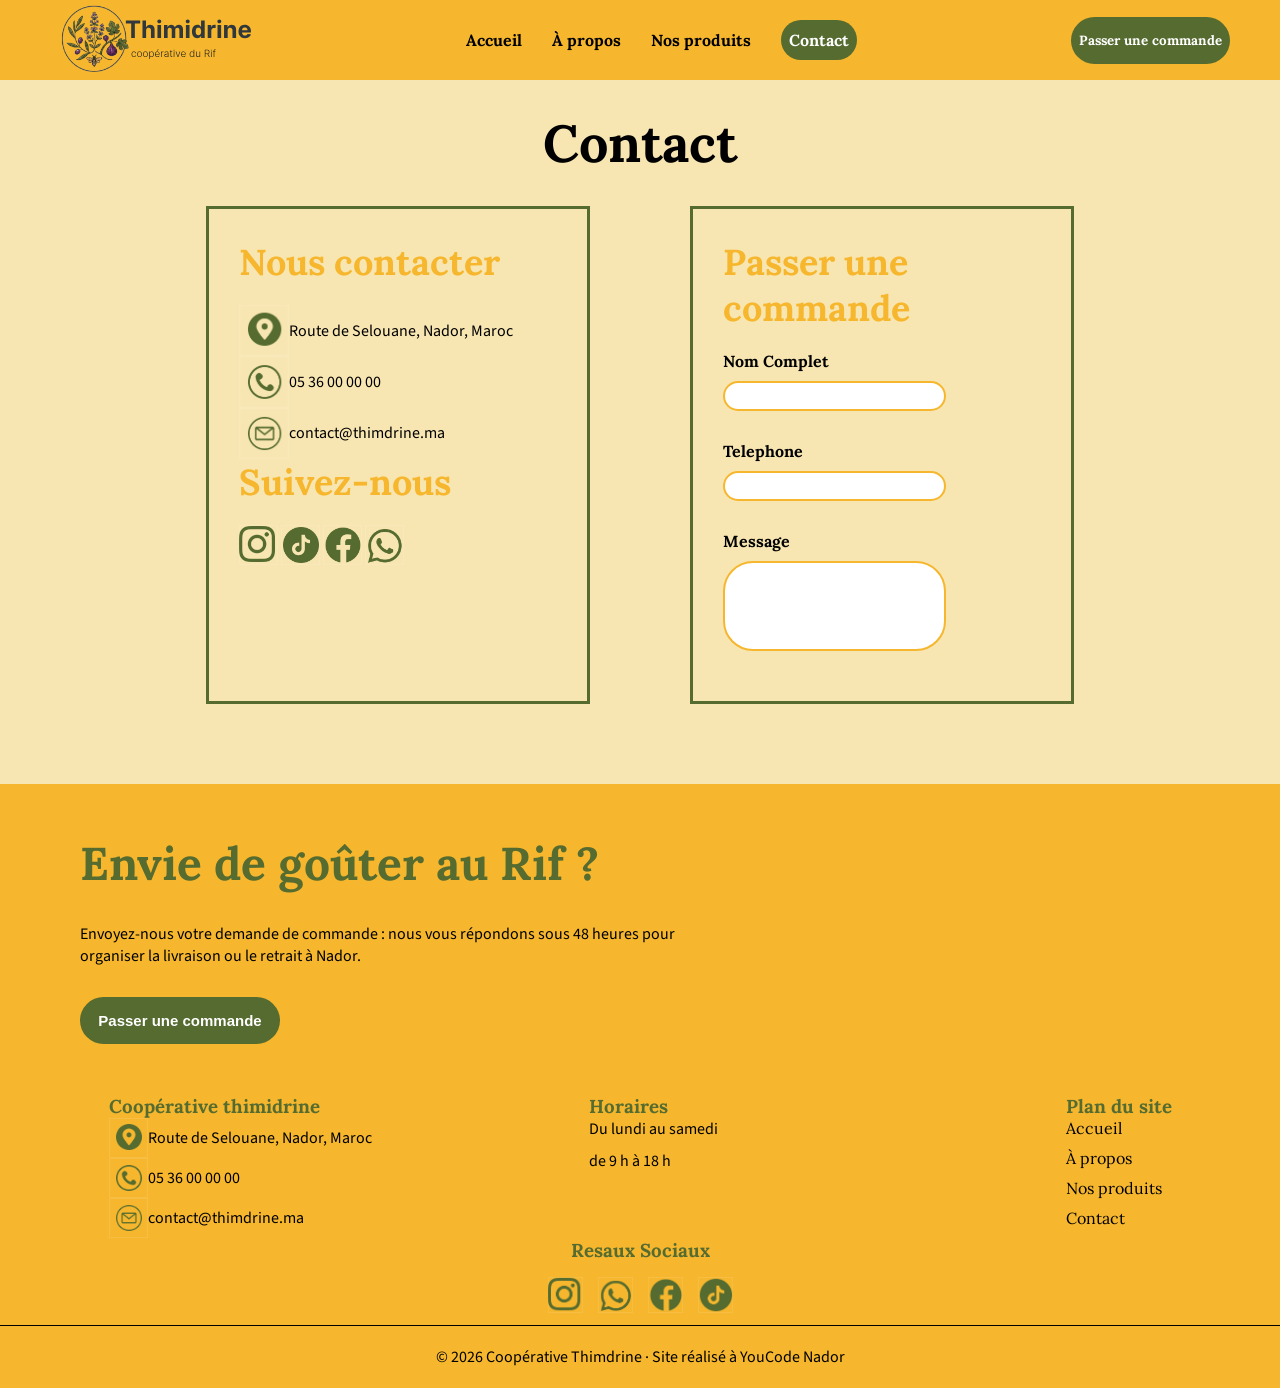
==== contact.html @ 64f84593 "page contact" ====
<!DOCTYPE html>
<html lang="en">
<head>
    <meta charset="UTF-8">
    <meta name="viewport" content="width=device-width, initial-scale=1.0">
    <link rel="preconnect" href="https://fonts.googleapis.com">
    <link rel="preconnect" href="https://fonts.gstatic.com" crossorigin>
    <link href="https://fonts.googleapis.com/css2?family=Lora:ital,wght@0,400..700;1,400..700&display=swap" rel="stylesheet">
<link href="https://fonts.googleapis.com/css2?family=Source+Sans+3:ital,wght@0,200..900;1,200..900&display=swap" rel="stylesheet">
    <link rel="stylesheet" href="style.css">
    <title>Thimidrine</title>
</head>
<body>


    <nav>

   <a href="index.html" class="logo"> <img  src="images/logo-thymidrine.svg" alt=""></a>

    <div class="navigation">
    <a href="index.html" >Accueil</a>
    <a href="propos.html">À propos</a>
    <a href="Produits.html">Nos produits</a>
    <a href="contact.html" class="active">Contact</a>

    </div>

    <button>Passer une commande</button>
 
 </nav>


 <main>
    <h1 class="titre-contact">Contact</h1>

    <div class="contact">
        <div class="carte-contact1">
            <h3 >Nous contacter</h3>
            <div class="info-carte-contact">
                <img src="images/localisation-vert.svg" alt="">
                <p>Route de Selouane, Nador, Maroc</p>

            </div>
            <div class="info-carte-contact">
                <img src="images/telephone-vert.svg" alt="">
                <p>05 36 00 00 00</p>

            </div>
           

            <div class="info-carte-contact">
                <img src="images/mail-vert.svg" alt="">
                <p>contact@thimdrine.ma</p>

            </div>

            <div class="resaux-carte-contact">
                 <h3>Suivez-nous</h3>
                 <div class="resaux-contact">
                    <a href=""><img src="images/instagram-vert.svg" alt=""></a>
                    <a href=""><img src="images/tiktok-vert.svg" alt=""></a>
                    <a href=""><img src="images/facebook-vert.svg" alt=""></a>
                    <a href=""><img src="images/whatsapp-vert.svg" alt=""></a>

                 </div>

            </div>

        </div>

        <div class="carte-contact2">

            <h3>Passer une commande</h3>
            <div class="commande-contact">
                 <div class="info-commande">
                <h4>Nom Complet</h4>
                <input type="text">

            </div>
            <div class="info-commande">
                <h4>Telephone</h4>
                <input type="text">

            </div>

            <div class="Messagecommande">
                <h4>Message</h4>
                <input type="text">

            </div>

            </div>
           

        </div>

    </div>





 </main>



 <footer>
    <div class="envie">
        <h2>Envie de goûter au Rif ?</h2>
        <p>Envoyez-nous votre demande de commande : nous vous répondons sous 48 heures pour organiser la livraison ou le retrait à Nador.</p>
        <button>Passer une commande</button>
    </div>

    <div class="info-footer">
        <div class="cooperative">
            <h3>Coopérative thimidrine</h3>
            <div class="ico-texte">
                <img src="images/localisation-vert.svg" alt="">
                <p>Route de Selouane, Nador, Maroc</p>
            </div>

             <div class="ico-texte">
                <img src="images/telephone-vert.svg" alt="">
                <p>05 36 00 00 00</p>
            </div>

            <div class="ico-texte">
                <img src="images/mail-vert.svg" alt="">
                <p>contact@thimdrine.ma</p>
            </div>


          
            </div>

              <div class="horaire">
                <h3>Horaires</h3>
                <div class="ho-text">
                <p>Du lundi au samedi</p>
                <p>de 9 h à 18 h</p>
</div>
            </div>

            <div class="plan">
                <h3>Plan du site</h3>
                <div class="lien-plan">
             <a href="index.html" >Accueil</a>
             <a href="">À propos</a>
             <a href="Produits.html">Nos produits</a>
             <a href="">Contact</a>
             </div>


        </div>



    </div>

    <div class="resaux">
        <h3>Resaux Sociaux</h3>
        <div class="resaux-img">
            <a href=""><img src="images/instagram-vert.svg" alt=""></a>
            <a href=""><img src="images/whatsapp-vert.svg" alt=""></a>
            <a href=""><img src="images/facebook-vert.svg" alt=""></a>
            <a href=""><img src="images/tiktok-vert.svg" alt=""></a>

        </div>

    </div>

    <div class="copyright">
        <div class="ligne"></div>
        <p>© 2026 Coopérative Thimdrine · Site réalisé à YouCode Nador</p>

    </div>







 </footer>
    
</body>
</html>
---- style.css ----
*{
margin: 0;
padding: 0;
box-sizing: border-box;
    
}
:root{
--baige : #F8E6B2;
--yellow: #F6B72E;
--vert: #556B2F;
--titre : "Lora", serif;
--texte : "Source Sans 3" , sans-serif;
--size-h2 : 46px


}
a{
font-family: var(--titre);
text-decoration: none;
}

body{
    font-family: var(--texte);
    background-color: var(--baige);
     padding-top: 80px;
}
h1 , h2 , h3 , h4  {

    font-family: var(--titre);
}
nav{
    background-color: var(--yellow );
    width: 100%; 
    height: 80px;
    display: flex;
    align-items: center;
    justify-content: space-between;
    padding-right: 50px;
    position: fixed;
   top: 0;
     z-index: 1000;
}
.logo img{
  max-height: 100%;
 
}
.navigation a {
  font-weight: bold;
    color: black;
    
    

}
.navigation{
    display: flex;
    align-items: center;
    gap: 30px
    
}
nav button{
   border: none;
   background-color: var(--vert); 
   padding: 15px 8px;
   color: white;
   border-radius: 30px;
   font-weight: bold;
   font-family: var(--titre);
   
}

.navigation .active{
    background-color: var(--vert);
    color: white;
    padding: 10px 8px;
    border-radius: 30px;
}
.hero-section{
    background-image: url(images/thimidrine-hero.webp);
   width: 100%;
   height: 610px;
    
       background-size: cover;
      
    background-repeat: no-repeat;
    position: relative;
    overflow: hidden;
    
}
.hero {
    position: absolute;
    width: 100%;
    height: 100%;
    background: rgba(248, 230, 178, 0.47); ;
    
   
    
}
.hero-info{
    height: 100%;
    width: 50%;
    display: flex;
    flex-direction: column;
    padding: 100px 0 0 140px;
    gap: 20px;
    position: absolute;
    
    
}
.hero-info h1{
font-size: 58px;
color: var(--vert);

}

.hero-info p{
    font-size: 25px;
   
    width: 90%;

}

.button-hero{
  display: flex;
  gap: 20px;

}
.button-hero button {
padding: 15px 18px;
border-radius: 30px;
border: none;

}
.button-hero .btn1{
    background: var(--vert);
    color: white;
}
.button-hero .btn2{

    background: var(--baige);
    border: var(--vert) solid 3px;
   
}


.nous{
display: flex;
flex-direction: column;
gap: 40px;
    width: 62%;
   
    margin-left: 100px;
    margin-top: 150px;

}
.nous h2{
    color: var(--vert);
    font-size: var(--size-h2);
}
.text-nous{

display:flex;
flex-direction: column;
gap: 20px;
}
.nous button{

    width: 200px;
    padding: 18px 5px;
    border-radius: 30px;
    border: none;
    background-color: var(--vert);
    color: white;
    
}
.carte-produit {
 flex: 0 0 calc((100% - 350px) / 3);
 height: 480px;
 border: var(--vert) solid 3px;
 border-radius: 10px;
  
   

}
.carte-produit img {
    width: 98%;
    height: 60%;
   display: block;
   margin: 5px auto;
   background-size: cover;
   border-radius: 10px;
}
.info-produit{
    margin-left: 13px;
    margin-right: 13px;
    margin-top: 8%;
    display: flex;
    flex-direction: column;
    gap: 20px;
   
}
.info-produit h3 {
    color: var(--vert);
}
.prix{
    display:flex;
    gap: 5px;
    align-items: center;
    
}
.prix h4{
    font-size: 20px;
    color: var(--yellow);
}
.prix-commande{
    display: flex;
    gap: 18px;
    align-items: center;
    justify-content: space-between;

}
.prix-commande button {
    padding: 8px 12px;
    border-radius: 20px;
    border: none;
    font-size: 15px;
    background-color: var(--yellow);
    font-weight: bold;
    
}

.produits-phares {
    margin: 160px 0 100px 100px;
    display: flex;
    flex-direction: column;
    gap: 20px;
}
.produits-phares h2{
    font-size: var(--size-h2);
    color: var(--vert)
}
.produits-phares .text-phare{
    width: 50%;
    
}
.cartes-produits{
    display: flex;
    justify-content: space-around;
}

.produits-phares .btn1 button{
    width: 180px;
    padding: 15px 0;
    border-radius: 30px;
    border: none;
    background-color: var(--vert);
    color: white;
}
.produits-phares .btn1{
    width: 100%;
    display: flex;
    justify-content: center;
    margin-top: 50px;
}
.envie {
margin-left: 80px;
display: flex;
flex-direction: column;
gap: 30px;

}
.envie h2{
    font-size: var(--size-h2);
    color: var(--vert);
}
.envie p{
    width: 50%;
}
.envie button{
    width: 200px;
     padding: 15px 8px;
    border-radius: 30px;
    border: none;
    font-size: 15px;
    background-color: var(--vert);
    font-weight: bold;
    color: white;
    
}
footer{
    padding-top: 50px;
    background-color: var(--yellow);
    
}
footer h3{
    color: var(--vert);
}
.info-footer{
    display: flex;
    justify-content: space-around;
    margin-top: 50px;

   
}
.ico-texte {
    display: flex;
    align-items: center;

}
.lien-plan{
    display: flex;
    flex-direction: column;
    gap: 10px;
    
    
}
.lien-plan a{
    color: black;
}
.ho-text{
    display: flex;
    flex-direction: column;
    gap: 10px;
}


.resaux {
   
    display: flex;
    flex-direction: column;
    align-items: center;
    text-align: center;
    gap: 15px;
}

.resaux-img {
    display: flex;
    justify-content: center;
    align-items: center;
    gap: 15px;
}

.resaux-img img {
    width: 35px;
    
}

.horaire{
    width: 260px;
}
.copyright{
    margin-top: 8px;
    display: flex;
    flex-direction: column;
    align-items: center;
    gap: 20px;
    padding-bottom: 20px;
}


.copyright .ligne{

    width: 100% ;
    height: 1px;
    background-color: black;

}

.titre-page-produit{
    font-family: var(--titre);
    font-size: 52px;
    color: black;
    text-align: center;
    margin: 30px;
}
.tous-les-produits{
    display: flex;
    justify-content: space-around;
    flex-wrap: wrap;
    gap: 30px;
    margin-bottom: 80px;
    
}

.titre-propos {
  
    font-family: var(--titre);
    font-size: 52px;
    color: black;
    text-align: center;
    margin: 30px;
}
.histoire{
    display: flex;
    flex-direction: column;
    margin: 50px 100px;
    gap: 30px;
    width: 60%;
    
}
.histoire h2{
   font-size: var(--size-h2); 
   font-family: var(--titre);
   color: var(--vert);
}
.text-histoire{
    display: flex;
    flex-direction: column;
    gap:15px


}
.valeur h2{
     font-size: var(--size-h2); 
   font-family: var(--titre);
   color: var(--vert);
}
.valeur{
    display: flex;
    flex-direction: column;
    margin: 50px 100px;
}
.carte-valeur{
    display: flex;
    flex-direction: column;
    padding: 20px 20px 30px 20px;
    width: 350px;
    gap: 20px;
    border: var(--vert) solid 3px;
    border-radius: 30px;
    
    
}
.cartes-valeurs{

    margin-top: 70px;
    display: flex;
    justify-content: space-around;
    margin-bottom: 140px;
}

.titre-carte{
    display: flex;
    font-size: 30px;
    font-family: var(--titre);
    align-items: center;
    color: var(--vert);
    gap: 10px;
}
.titre-contact{

     font-family: var(--titre);
    font-size: 52px;
    color: black;
    text-align: center;
    margin: 30px;

}
.carte-contact1{
border: #556B2F solid 3px;
width: 30%;
padding: 30px 30px 50px 30px;


}
.carte-contact1 h3 {
    font-size: 36px;
    color: var(--yellow);
    margin-bottom: 20px;


}
.info-carte-contact{
display: flex;
align-items: center;



}
.info-carte-contact img{
width: 50px;

}
.contact{
    display: flex;
    justify-content: center;
    gap: 100px;
    margin-bottom: 80px;
}
.carte-contact2{
border: #556B2F solid 3px;
width: 30%;
padding: 30px 30px 50px 30px;


}
.carte-contact2 h3{
    font-size: 36px;
    color: var(--yellow);
    margin-bottom: 20px;
}

.info-commande input{

    width: 70%;
    height: 30px;
    border-radius: 30px;
    border: #F6B72E solid 2px;

}
.commande-contact{
 display: flex;
 flex-direction: column;
 gap: 30px;


}
.info-commande{

    display: flex;
    flex-direction: column;
    gap: 10px;

}


.Messagecommande input{
     width: 70%;
    height: 90px;
    border-radius: 30px;
    border: #F6B72E solid 2px;

    
}

.Messagecommande{

    display: flex;
    flex-direction: column;
    gap: 10px;
    
}
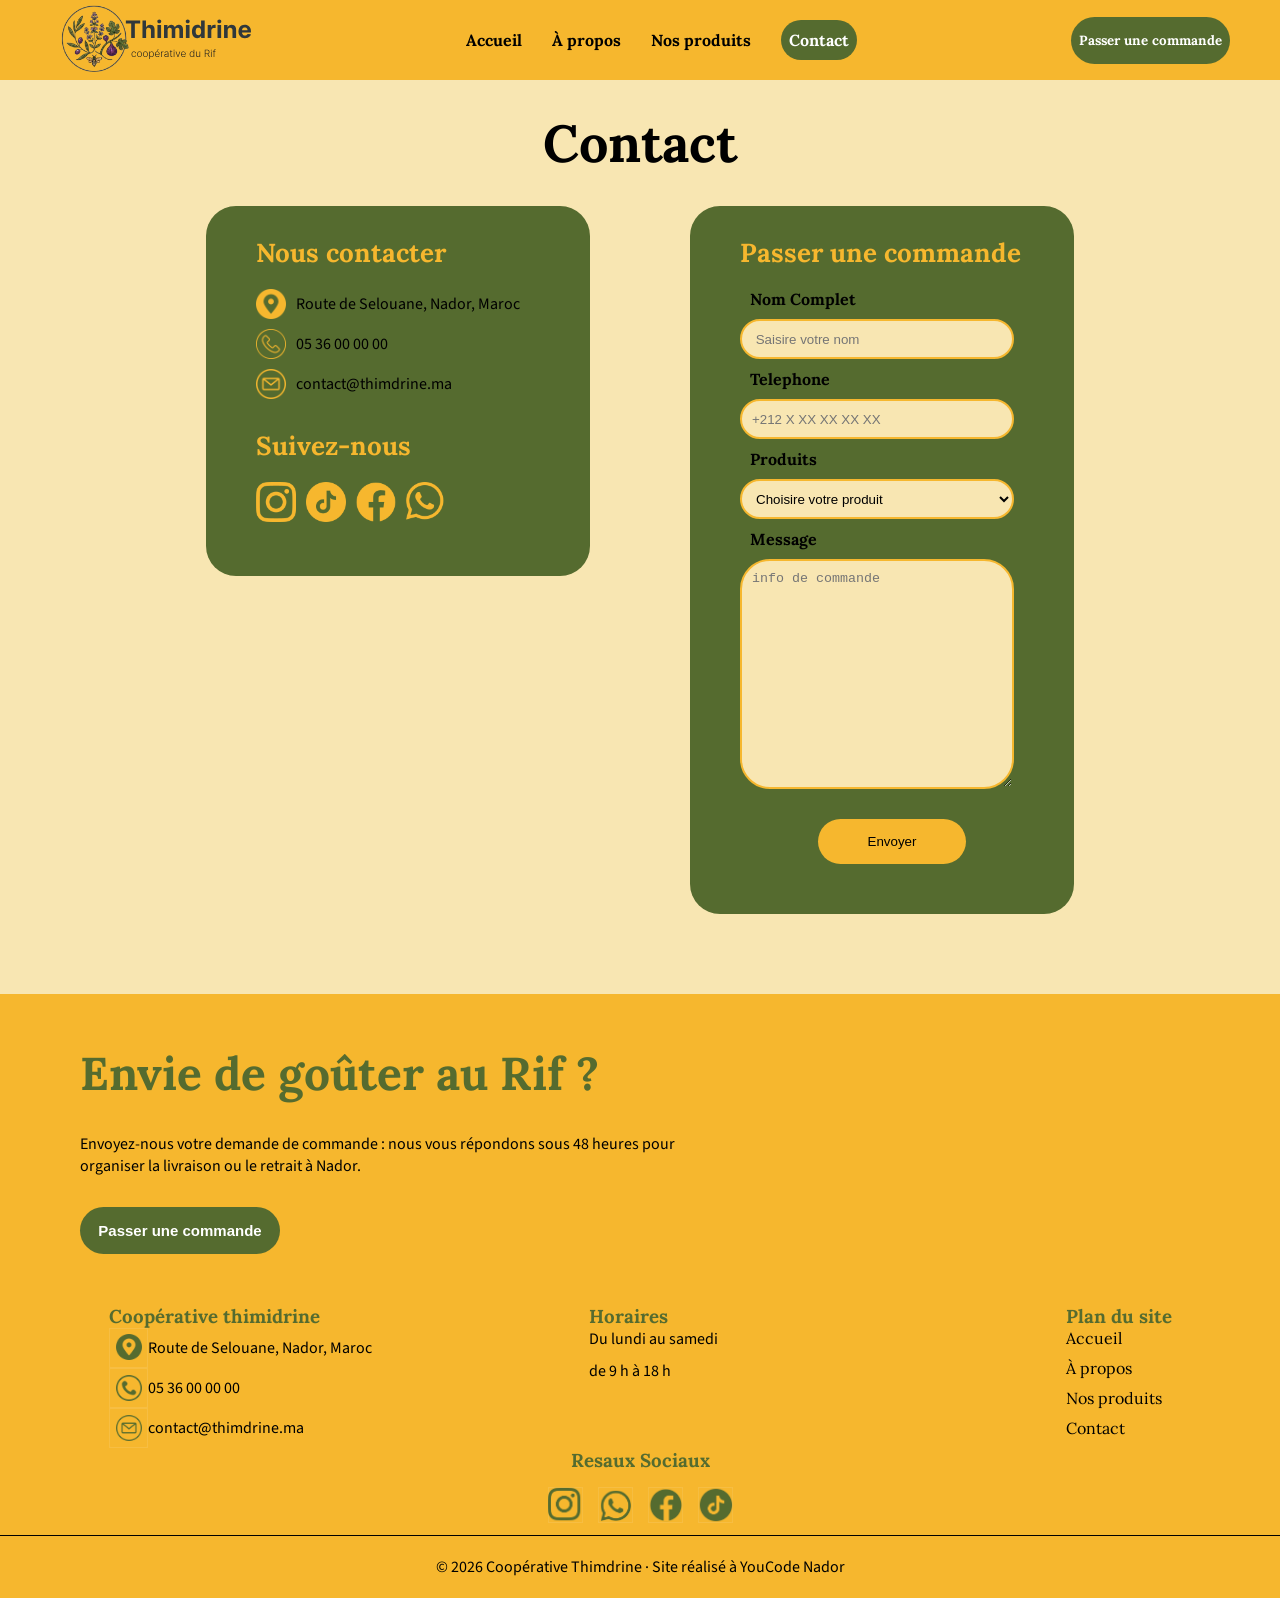
==== commit 885bbbeb: "modification des carte page contact" ====
--- a/contact.html
+++ b/contact.html
@@ -36,31 +36,33 @@
     <div class="contact">
         <div class="carte-contact1">
             <h3 >Nous contacter</h3>
+          <div class="info-cartes-contacts">
+              <div class="info-carte-contact">
+                <img src="images/localisation-jaune.svg" alt="">
+                <p>Route de Selouane, Nador, Maroc</p>
+
+            </div>
             <div class="info-carte-contact">
-                <img src="images/localisation-vert.svg" alt="">
-                <p>Route de Selouane, Nador, Maroc</p>
-
-            </div>
+                <img src="images/phone-call-jaune.svg" alt="">
+                <p>05 36 00 00 00</p>
+
+            </div>
+           
+
             <div class="info-carte-contact">
-                <img src="images/telephone-vert.svg" alt="">
-                <p>05 36 00 00 00</p>
-
-            </div>
-           
-
-            <div class="info-carte-contact">
-                <img src="images/mail-vert.svg" alt="">
+                <img src="images/email-jaune.svg" alt="">
                 <p>contact@thimdrine.ma</p>
 
             </div>
+          </div>
 
             <div class="resaux-carte-contact">
                  <h3>Suivez-nous</h3>
                  <div class="resaux-contact">
-                    <a href=""><img src="images/instagram-vert.svg" alt=""></a>
-                    <a href=""><img src="images/tiktok-vert.svg" alt=""></a>
-                    <a href=""><img src="images/facebook-vert.svg" alt=""></a>
-                    <a href=""><img src="images/whatsapp-vert.svg" alt=""></a>
+                    <a href=""><img src="images/instagram-jaune.svg" alt=""></a>
+                    <a href=""><img src="images/tiktok-jaune.svg" alt=""></a>
+                    <a href=""><img src="images/facebook-jaune.svg" alt=""></a>
+                    <a href=""><img src="images/whatsapp-jaune.svg" alt=""></a>
 
                  </div>
 
@@ -74,26 +76,39 @@
             <div class="commande-contact">
                  <div class="info-commande">
                 <h4>Nom Complet</h4>
-                <input type="text">
+                <input type="text" placeholder=" Saisire votre nom">
 
             </div>
             <div class="info-commande">
                 <h4>Telephone</h4>
-                <input type="text">
+                <input type="text" placeholder="+212 X XX XX XX XX">
+
+            </div>
+
+            <div class="info-commande">
+                <h4>Produits</h4>
+                <select name="produit" id="produits" >
+                 <option value="" selected disabled hidden>Choisire votre produit</option>
+                 <option value="">Miel de thym</option>
+                 <option value="">Huile d'olive extra vierge</option>
+                 <option value="">Confiture de figue de barbarie</option>
+                </select>
 
             </div>
 
             <div class="Messagecommande">
                 <h4>Message</h4>
-                <input type="text">
+                <textarea name="" id="" placeholder="info de commande"></textarea>
 
             </div>
 
             </div>
            
-
-        </div>
-
+      <div class="btn1">
+    <button>Envoyer</button>
+    </div>
+        </div>
+    
     </div>
 
 
--- a/style.css
+++ b/style.css
@@ -456,14 +456,16 @@
 
 }
 .carte-contact1{
-border: #556B2F solid 3px;
+background-color: var(--vert);
 width: 30%;
-padding: 30px 30px 50px 30px;
+height: 100%;
+padding: 30px 30px 50px 50px;
+border-radius: 30px;
 
 
 }
 .carte-contact1 h3 {
-    font-size: 36px;
+    font-size: 26px;
     color: var(--yellow);
     margin-bottom: 20px;
 
@@ -472,12 +474,13 @@
 .info-carte-contact{
 display: flex;
 align-items: center;
+gap: 10px;
 
 
 
 }
 .info-carte-contact img{
-width: 50px;
+width: 30px;
 
 }
 .contact{
@@ -487,30 +490,58 @@
     margin-bottom: 80px;
 }
 .carte-contact2{
-border: #556B2F solid 3px;
+background-color: var(--vert);
 width: 30%;
-padding: 30px 30px 50px 30px;
+padding: 30px 30px 50px 50px;
+border-radius: 30px;
 
 
 }
 .carte-contact2 h3{
-    font-size: 36px;
+    font-size: 26px;
     color: var(--yellow);
     margin-bottom: 20px;
+  
+}
+
+.carte-contact2 .btn1 button{
+    padding: 15px 50px;
+border-radius: 30px;
+border: none;
+background-color: var(--yellow);
+margin-top: 30px;
+
+}
+.carte-contact2 .btn1 {
+    display: flex;
+    justify-content: center;
 }
 
 .info-commande input{
 
-    width: 70%;
-    height: 30px;
+    width: 90%;
+    height: 40px;
     border-radius: 30px;
     border: #F6B72E solid 2px;
-
-}
+    padding-left: 10px;
+    background-color: var(--baige);
+    
+
+}
+.info-commande select{
+    width: 90%;
+    height: 40px;
+    border-radius: 30px;
+    border: #F6B72E solid 2px;
+    padding-left: 10px; 
+     background-color: var(--baige);
+}
+
+
 .commande-contact{
  display: flex;
  flex-direction: column;
- gap: 30px;
+ gap: 10px;
 
 
 }
@@ -519,17 +550,30 @@
     display: flex;
     flex-direction: column;
     gap: 10px;
-
-}
-
-
-.Messagecommande input{
-     width: 70%;
-    height: 90px;
+    
+
+}
+
+.info-commande h4{
+    margin-left: 10px;
+    
+}
+
+
+.Messagecommande textarea{
+     width: 90%;
+    min-height: 230px;
     border-radius: 30px;
     border: #F6B72E solid 2px;
-
-    
+    padding: 10px 5px 5px 10px;
+
+     background-color: var(--baige);
+   
+
+    
+}
+.Messagecommande h4 {
+    margin-left: 10px;
 }
 
 .Messagecommande{
@@ -539,22 +583,37 @@
     gap: 10px;
     
 }
-
-
-
-
-
-
-
-
-
-
-
-
-
-
-
-
-
-
-    
+.info-cartes-contacts{
+
+    display: flex;
+    flex-direction: column;
+    gap: 10px;
+    margin-bottom: 30px;
+}
+.resaux-contact img{
+
+width: 40px;
+}
+.resaux-contact{
+
+    display: flex;
+    gap: 10px;
+}
+
+
+
+
+
+
+
+
+
+
+
+
+
+
+
+
+
+    
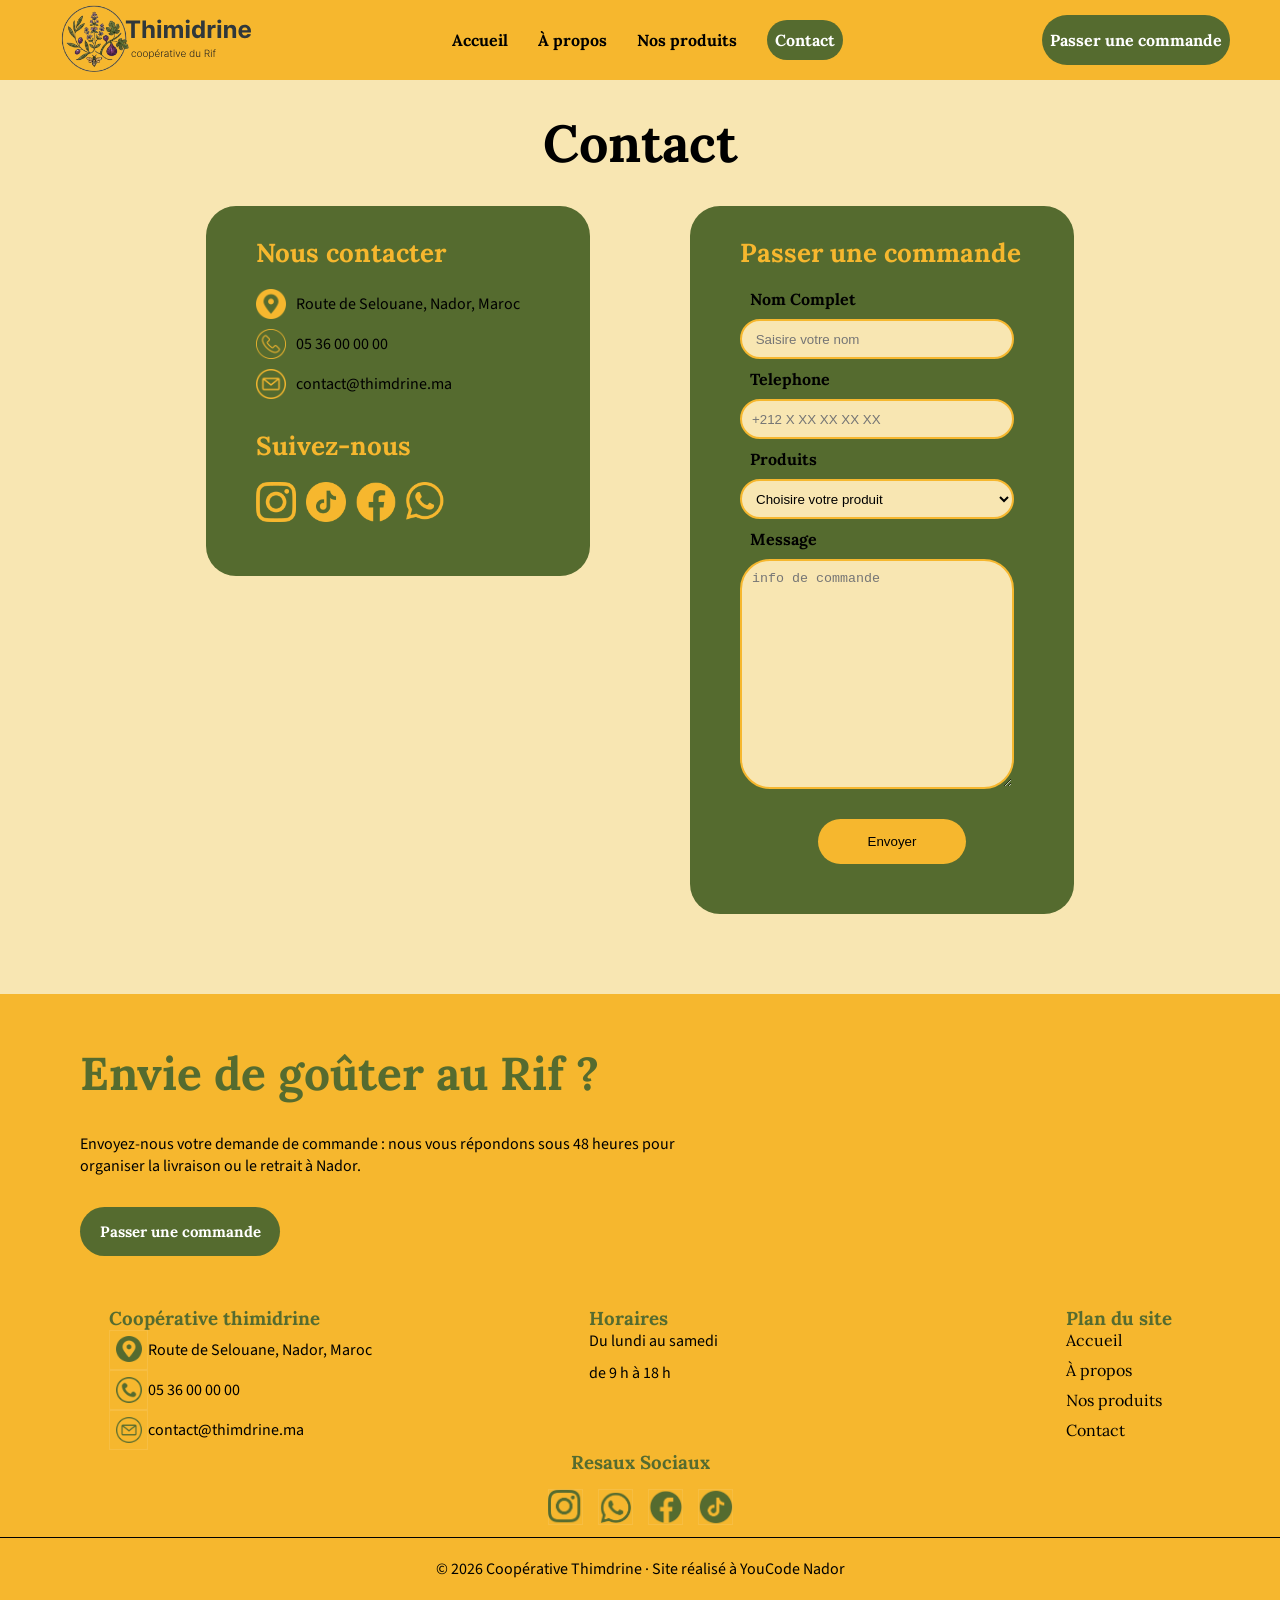
==== commit a6df966a: "ajoute des href aux lien du site" ====
--- a/contact.html
+++ b/contact.html
@@ -25,8 +25,7 @@
 
     </div>
 
-    <button>Passer une commande</button>
- 
+<a href="contact.html" class="button">Passer une commande</a> 
  </nav>
 
 
@@ -123,7 +122,7 @@
     <div class="envie">
         <h2>Envie de goûter au Rif ?</h2>
         <p>Envoyez-nous votre demande de commande : nous vous répondons sous 48 heures pour organiser la livraison ou le retrait à Nador.</p>
-        <button>Passer une commande</button>
+        <a href="contact.html" class="button">Passer une commande</a>
     </div>
 
     <div class="info-footer">
@@ -159,10 +158,10 @@
             <div class="plan">
                 <h3>Plan du site</h3>
                 <div class="lien-plan">
-             <a href="index.html" >Accueil</a>
-             <a href="">À propos</a>
+              <a href="index.html" >Accueil</a>
+             <a href="propos.html">À propos</a>
              <a href="Produits.html">Nos produits</a>
-             <a href="">Contact</a>
+             <a href="contact.html">Contact</a>
              </div>
 
 
--- a/style.css
+++ b/style.css
@@ -57,7 +57,7 @@
     gap: 30px
     
 }
-nav button{
+nav .button{
    border: none;
    background-color: var(--vert); 
    padding: 15px 8px;
@@ -124,20 +124,20 @@
   gap: 20px;
 
 }
-.button-hero button {
-padding: 15px 18px;
-border-radius: 30px;
-border: none;
-
-}
+
 .button-hero .btn1{
     background: var(--vert);
     color: white;
+    padding: 15px 18px;
+border-radius: 30px;
 }
 .button-hero .btn2{
 
     background: var(--baige);
     border: var(--vert) solid 3px;
+    padding: 15px 18px;
+    color: black;
+border-radius: 30px;
    
 }
 
@@ -148,8 +148,8 @@
 gap: 40px;
     width: 62%;
    
-    margin-left: 100px;
-    margin-top: 150px;
+    margin-left: 210px;
+    margin-top: 100px;
 
 }
 .nous h2{
@@ -162,21 +162,23 @@
 flex-direction: column;
 gap: 20px;
 }
-.nous button{
-
-    width: 200px;
+.nous .button{
+
+    width: 280px;
     padding: 18px 5px;
     border-radius: 30px;
     border: none;
     background-color: var(--vert);
     color: white;
+    text-align: center;
     
 }
 .carte-produit {
- flex: 0 0 calc((100% - 350px) / 3);
- height: 480px;
+  width: 350px;
+ height: 460px;
  border: var(--vert) solid 3px;
  border-radius: 10px;
+
   
    
 
@@ -195,7 +197,7 @@
     margin-top: 8%;
     display: flex;
     flex-direction: column;
-    gap: 20px;
+    gap: 10px;
    
 }
 .info-produit h3 {
@@ -218,18 +220,19 @@
     justify-content: space-between;
 
 }
-.prix-commande button {
+.prix-commande .button {
     padding: 8px 12px;
     border-radius: 20px;
     border: none;
     font-size: 15px;
     background-color: var(--yellow);
     font-weight: bold;
+    color: black;
     
 }
 
 .produits-phares {
-    margin: 160px 0 100px 100px;
+    margin: 150px  0; 
     display: flex;
     flex-direction: column;
     gap: 20px;
@@ -244,22 +247,26 @@
 }
 .cartes-produits{
     display: flex;
-    justify-content: space-around;
-}
-
-.produits-phares .btn1 button{
+    gap: 20px;
+    justify-content: center;
+}
+
+.produits-phares .btn1 a {
     width: 180px;
     padding: 15px 0;
     border-radius: 30px;
     border: none;
     background-color: var(--vert);
-    color: white;
+     color: white;
+     text-align: center;
+    
 }
 .produits-phares .btn1{
     width: 100%;
     display: flex;
     justify-content: center;
     margin-top: 50px;
+   ;
 }
 .envie {
 margin-left: 80px;
@@ -275,7 +282,7 @@
 .envie p{
     width: 50%;
 }
-.envie button{
+.envie .button{
     width: 200px;
      padding: 15px 8px;
     border-radius: 30px;
@@ -284,6 +291,7 @@
     background-color: var(--vert);
     font-weight: bold;
     color: white;
+    text-align: center;
     
 }
 footer{
@@ -374,7 +382,7 @@
 }
 .tous-les-produits{
     display: flex;
-    justify-content: space-around;
+   justify-content: center;
     flex-wrap: wrap;
     gap: 30px;
     margin-bottom: 80px;
@@ -392,7 +400,7 @@
 .histoire{
     display: flex;
     flex-direction: column;
-    margin: 50px 100px;
+    margin: 50px 210px;
     gap: 30px;
     width: 60%;
     
@@ -417,7 +425,7 @@
 .valeur{
     display: flex;
     flex-direction: column;
-    margin: 50px 100px;
+    margin: 50px 210px;
 }
 .carte-valeur{
     display: flex;
@@ -599,21 +607,43 @@
     display: flex;
     gap: 10px;
 }
-
-
-
-
-
-
-
-
-
-
-
-
-
-
-
-
-
-    
+.text-produit-phares{
+    margin-left: 210px;
+}
+
+.carte-produit2 {
+ flex: 0 0 calc((100% - 350px) / 3);
+ height: 460px;
+ border: var(--vert) solid 3px;
+ border-radius: 10px;
+
+  
+   
+
+}
+.carte-produit2 img {
+    width: 98%;
+    height: 60%;
+   display: block;
+   margin: 5px auto;
+   background-size: cover;
+   border-radius: 10px;
+}
+
+
+
+
+
+
+
+
+
+
+
+
+
+
+
+
+
+    
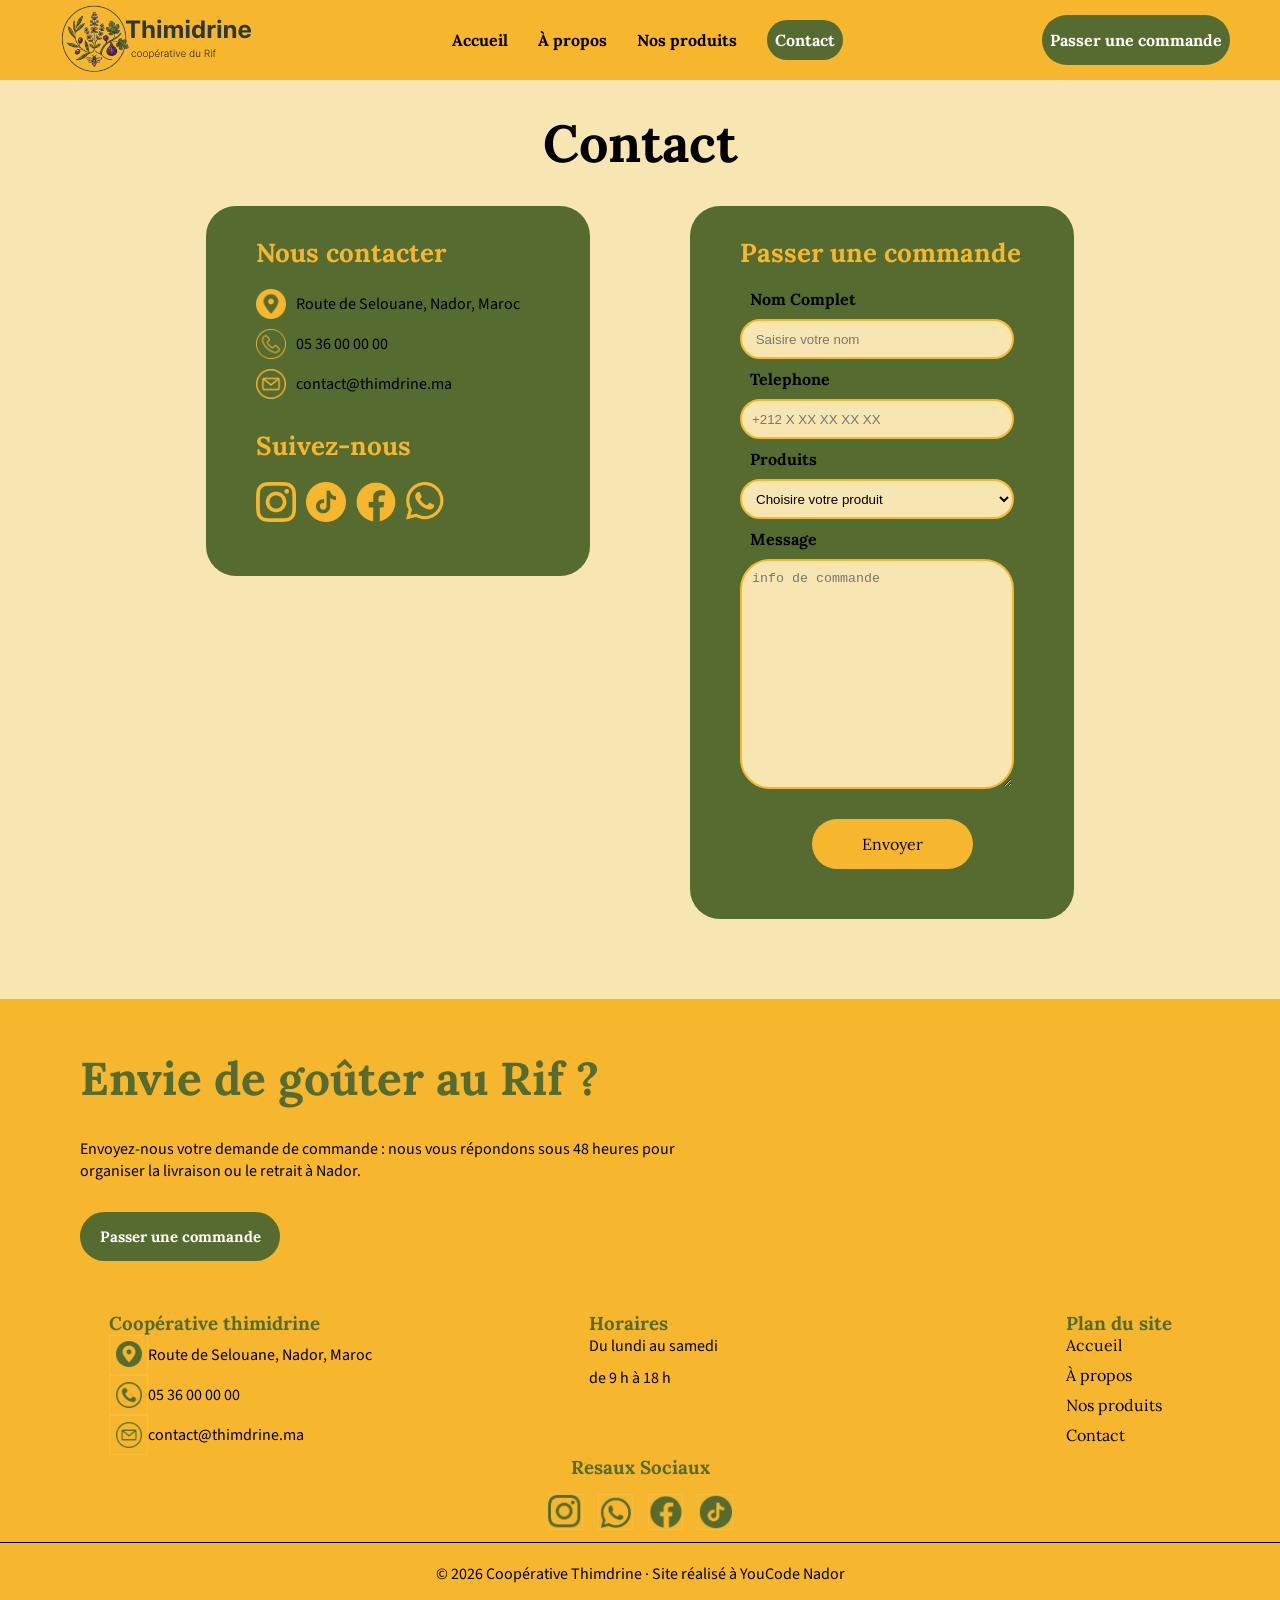
==== commit ab1513cf: "modification button de formulaire contact" ====
--- a/contact.html
+++ b/contact.html
@@ -104,7 +104,7 @@
             </div>
            
       <div class="btn1">
-    <button>Envoyer</button>
+    <a href="index.html" class="button">Envoyer</a>
     </div>
         </div>
     
--- a/style.css
+++ b/style.css
@@ -512,12 +512,13 @@
   
 }
 
-.carte-contact2 .btn1 button{
+.carte-contact2 .btn1 .button{
     padding: 15px 50px;
 border-radius: 30px;
 border: none;
 background-color: var(--yellow);
 margin-top: 30px;
+color: black;
 
 }
 .carte-contact2 .btn1 {
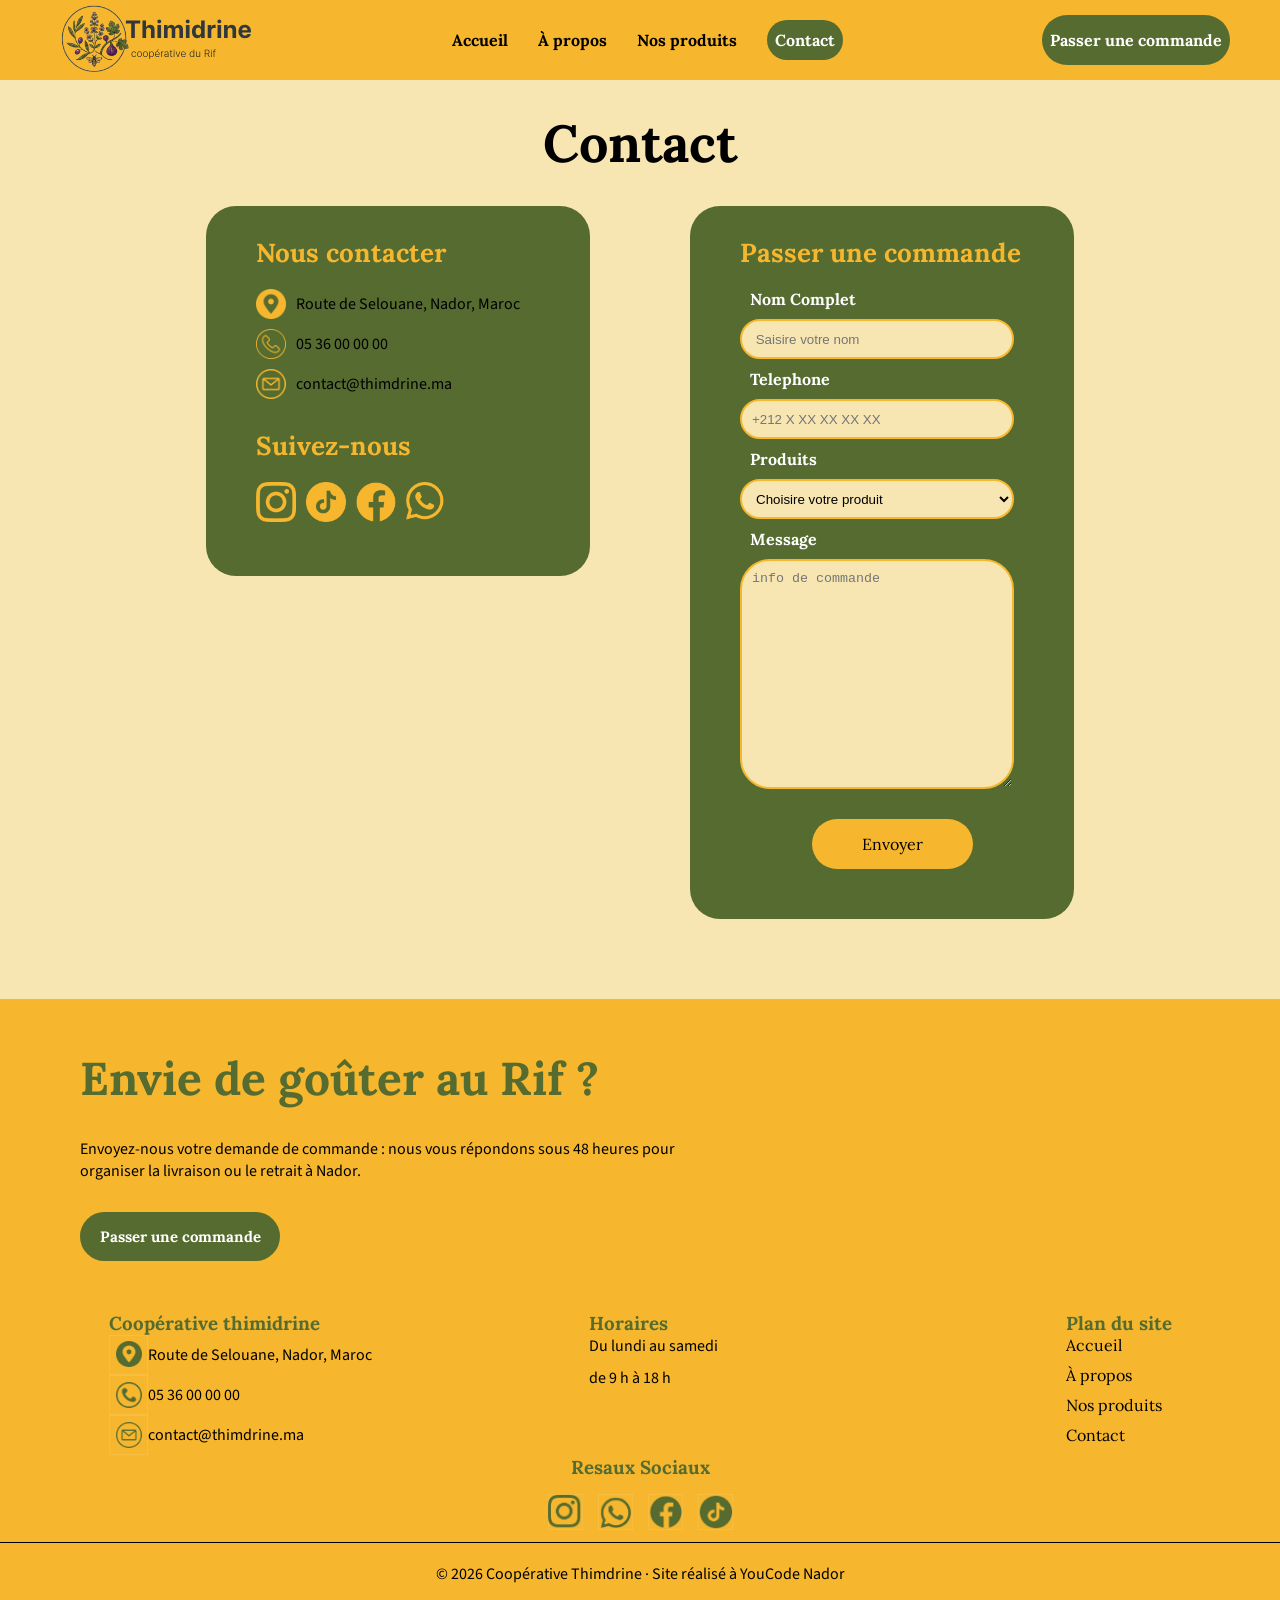
==== commit ffe0c8da: "menu burger" ====
--- a/contact.html
+++ b/contact.html
@@ -8,6 +8,7 @@
     <link href="https://fonts.googleapis.com/css2?family=Lora:ital,wght@0,400..700;1,400..700&display=swap" rel="stylesheet">
 <link href="https://fonts.googleapis.com/css2?family=Source+Sans+3:ital,wght@0,200..900;1,200..900&display=swap" rel="stylesheet">
     <link rel="stylesheet" href="style.css">
+    <link rel="stylesheet" href="reponsive/contact.css">
     <title>Thimidrine</title>
 </head>
 <body>
--- a/style.css
+++ b/style.css
@@ -68,11 +68,16 @@
    
 }
 
+
 .navigation .active{
     background-color: var(--vert);
     color: white;
     padding: 10px 8px;
     border-radius: 30px;
+}
+#menu-toggle,
+.burger {
+    display: none;
 }
 .hero-section{
     background-image: url(images/thimidrine-hero.webp);
@@ -565,6 +570,7 @@
 
 .info-commande h4{
     margin-left: 10px;
+    color: white;
     
 }
 
@@ -583,6 +589,7 @@
 }
 .Messagecommande h4 {
     margin-left: 10px;
+    color: white;
 }
 
 .Messagecommande{
